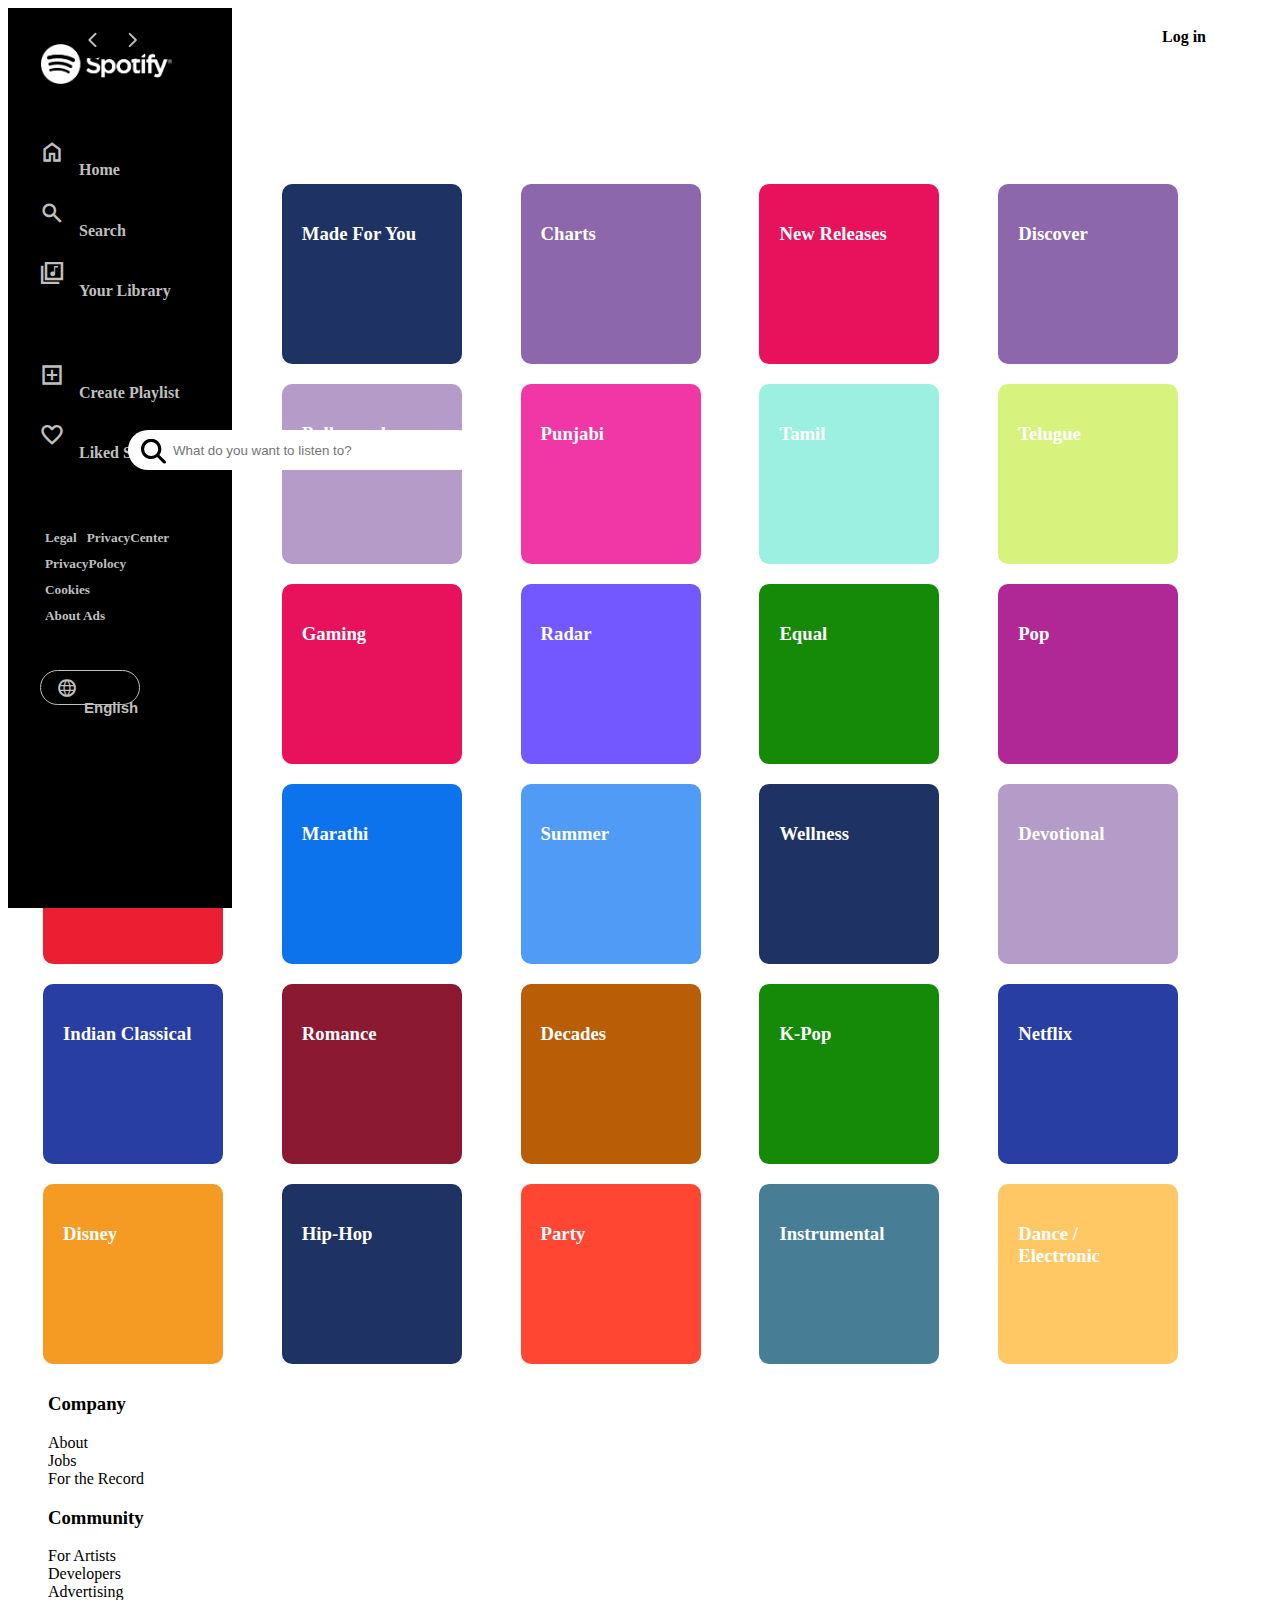
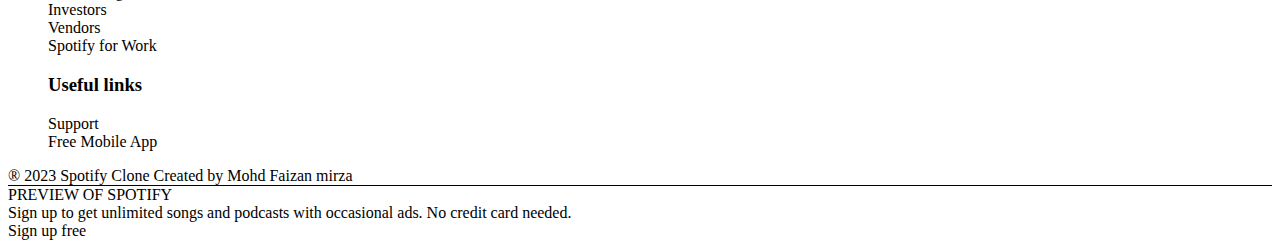
==== Search.html @ e559fb09 "Add files via upload" ====
<!DOCTYPE html>
<html lang="en">
<head><script type="text/javascript" src="/___vscode_livepreview_injected_script"></script><script type="text/javascript" src="/___vscode_livepreview_injected_script"></script><script type="text/javascript" src="/___vscode_livepreview_injected_script"></script><script type="text/javascript" src="/___vscode_livepreview_injected_script"></script>
    <meta charset="UTF-8">
    <meta http-equiv="X-UA-Compatible" content="IE=edge">
    <meta name="viewport" content="width=device-width, initial-scale=1.0, maximum-scale=1.0, user-scalable=0">
    <link rel="icon" href="./Img/Spotify_logo.svg">
    <link rel="preconnect" href="https://fonts.googleapis.com">
    <link rel="preconnect" href="https://fonts.gstatic.com" crossorigin>
    <link href="https://fonts.googleapis.com/css2?family=Poppins:wght@100&family=Roboto&display=swap" rel="stylesheet">

    <link rel="stylesheet" href="https://fonts.googleapis.com/css2?family=Material+Symbols+Sharp:opsz,wght,FILL,GRAD@20..48,100..700,0..1,-50..200" />
    <link rel="stylesheet" href="https://fonts.googleapis.com/css2?family=Material+Symbols+Sharp:opsz,wght,FILL,GRAD@20..48,100..700,0..1,-50..200" />
    <link rel="stylesheet" href="https://fonts.googleapis.com/css2?family=Material+Symbols+Sharp:opsz,wght,FILL,GRAD@20..48,100..700,0..1,-50..200" />
    <link rel="stylesheet" href="https://fonts.googleapis.com/css2?family=Material+Symbols+Rounded:opsz,wght,FILL,GRAD@20..48,100..700,0..1,-50..200" />
    <link rel="stylesheet" href="https://fonts.googleapis.com/css2?family=Material+Symbols+Rounded:opsz,wght,FILL,GRAD@20..48,100..700,0..1,-50..200" />
    <link rel="stylesheet" href="./CSS/style.CSS">
    <link rel="stylesheet" href="./CSS/Menu.css">
    <link rel="stylesheet" href="./CSS/Header.css">
    <link rel="stylesheet" href="./CSS/song.css">
    <link rel="stylesheet" href="./CSS/Search.css">

    <title>Spotify-Clone-Search</title>
</head>
<style>

    </style>
<body>
    <div class="box">
            <!--                        Nav Menu                                -->
            <div class="section menu" id="menu">
                <img class="logo" src="./Img/Spotify.png" title="Spotify" id="logo">
                <ul class="menu-list">
                    <li onclick="Home(this)"><span class="material-symbols-sharp">home</span><h4>Home</h4></li>
                    <li onclick="Search(this)"><span class="material-symbols-sharp">search</span><h4>Search</h4></li>
                    <li onclick="Library(this)"><span class="material-symbols-sharp">library_music</span><h4>Your Library</h4></li>
                </ul>
                <ul class="menu-list">
                    <li><span class="material-symbols-sharp">add_box</span><h4>Create Playlist</h4></li>
                    <li><span class="material-symbols-sharp">favorite</span><h4>Liked Song</h4></li>
                </ul>
                <ul class="menu-list">
                    <li> <h5>Legal </h5> <h5> PrivacyCenter</h5> </li>
                    <li><h5>PrivacyPolocy</h5></li>
                    <li><h5>Cookies</h5></li>
                    <li><h5>About Ads</h5></li>
                </ul>
                <button class="language">
                    <span class="material-symbols-sharp" style="position: relative;font-size: 20px;top: 6px;left: 10px;">
                    language</span><h4>English</h4></button>
            </div>
                <!--                        /Nav Menu                                -->
    
        <div class="section container">
            <!--                        header login menu                       -->
            <div class="header">
                <ul type="none" class="header-icon">
                    <li title="Go back" class="circle"><span class="material-symbols-rounded dark1">navigate_before</span></li>
                    <li title="Go forward" class="circle"><span class="material-symbols-rounded dark2">navigate_next</span></li>
                </ul>
                <form class="Header-search">
                    <img class="search-logo" src="./Img/search.svg"><input type="search" placeholder="What do you want to listen to?">
                </form>
                <ul type="none" class="Header-list">
                    <li>Premium</li>
                    <li>Support</li>
                    <li>Download</li>
                    <li>|</li>
                    <li>Sign up</li>
                    <li><div class="log-in">Log in</div></li>
                </ul>
                <div class="responsive-header">
                    <ul type="none" class="responsive-nav">
                        <li>
                            <img class="responsive-logo" src="./Img/Spotify.png" title="Spotify">
                        </li>
                        <li class="nav-btn" id="open" onclick="hamburgeropen()">
                            <div class="hamburgeropen"></div>
                            <div class="hamburgeropen"></div>
                            <div class="hamburgeropen"></div>
                        </li>
                        <li class="nav-btn" id="close" onclick="hamburgerclose()" style="display: none;">
                            <div class="hamburgerclose"></div>
                          
                            <div class="hamburgerclose"></div>
                        </li>
    
                </ul>
                </div>
            </div>
            <!--                        /header login menu                       -->
            <div class="main">

                <div class="focus-title">
                    <div class="title-heading">
                        <h3>Browse all</h3>
                        
                    </div>
                    <!-- Browse grid-->
                    <div class="Browse-grid">                        
                            

                            <div class="Browse-art">
                                <h3>Podcasts</h3>  
                                <div class="Browse-background"></div>
                            </div>
                            <div class="Browse-art">
                                <h3>Made For You</h3>  
                                <div class="Browse-background"></div>
                            </div>
                            <div class="Browse-art">
                                <h3>Charts</h3>  
                                <div class="Browse-background"></div>
                            </div>
                            <div class="Browse-art">
                                <h3>New Releases</h3>  
                                <div class="Browse-background"></div>
                            </div>
                            <div class="Browse-art">
                                <h3>Discover</h3>  
                                <div class="Browse-background"></div>
                            </div>
                            <div class="Browse-art">
                                <h3>Live Events</h3>  
                                <div class="Browse-background"></div>
                            </div>
                            <div class="Browse-art">
                                <h3>Bollywood</h3>  
                                <div class="Browse-background"></div>
                            </div>
                            <div class="Browse-art">
                                <h3>Punjabi</h3>  
                                <div class="Browse-background"></div>
                            </div>
                            <div class="Browse-art">
                                <h3>Tamil</h3>  
                                <div class="Browse-background"></div>
                            </div>
                            <div class="Browse-art">
                                <h3>Telugue</h3>  
                                <div class="Browse-background"></div>
                            </div>
                            <div class="Browse-art">
                                <h3>Indie</h3>  
                                <div class="Browse-background"></div>
                            </div>
                            <div class="Browse-art">
                                <h3>Gaming</h3>  
                                <div class="Browse-background"></div>
                            </div>
                            <div class="Browse-art">
                                <h3>Radar</h3>  
                                <div class="Browse-background"></div>
                            </div>
                            <div class="Browse-art">
                                <h3>Equal</h3>  
                                <div class="Browse-background"></div>
                            </div>
                            <div class="Browse-art">
                                <h3>Pop</h3>  
                                <div class="Browse-background"></div>
                            </div>
                            <div class="Browse-art">
                                <h3>Fresh Finds</h3>  
                                <div class="Browse-background"></div>
                            </div>
                            <div class="Browse-art">
                                <h3>Marathi</h3>  
                                <div class="Browse-background"></div>
                            </div>
                            <div class="Browse-art">
                                <h3>Summer</h3>  
                                <div class="Browse-background"></div>
                            </div>
                            <div class="Browse-art">
                                <h3>Wellness</h3>  
                                <div class="Browse-background"></div>
                            </div>
                            <div class="Browse-art">
                                <h3>Devotional</h3>  
                                <div class="Browse-background"></div>
                            </div>
                            <div class="Browse-art">
                                <h3>Indian Classical</h3>  
                                <div class="Browse-background"></div>
                            </div>
                            <div class="Browse-art">
                                <h3>Romance</h3>  
                                <div class="Browse-background"></div>
                            </div>
                            <div class="Browse-art">
                                <h3>Decades</h3>  
                                <div class="Browse-background"></div>
                            </div>
                            <div class="Browse-art">
                                <h3>K-Pop</h3>  
                                <div class="Browse-background"></div>
                            </div>
                            <div class="Browse-art">
                                <h3>Netflix</h3>  
                                <div class="Browse-background"></div>
                            </div>
                            <div class="Browse-art">
                                <h3>Disney</h3>  
                                <div class="Browse-background"></div>
                            </div>
                            <div class="Browse-art">
                                <h3>Hip-Hop</h3>  
                                <div class="Browse-background"></div>
                            </div>
                            <div class="Browse-art">
                                <h3>Party</h3>  
                                <div class="Browse-background"></div>
                            </div>
                            <div class="Browse-art">
                                <h3>Instrumental</h3>  
                                <div class="Browse-background"></div>
                            </div>
                            <div class="Browse-art">
                                <h3>Dance /<br>Electronic</h3>  
                                <div class="Browse-background"></div>
                            </div>

                    </div>
                    <!-- /Browse grid-->
                </div>

                 <!--      /Footer  title         -->
                <div class="about-footer">
                    <div class="about-part">
                        <div class="about-footer part">
                            <ul type="none">
                                <li><h3>Company</h3></li>
                                <li>About</li>
                                <li>Jobs</li>
                                <li>For the Record</li>
                            </ul>
                        </div>
                        <div class="about-footer part">
                            <ul type="none">
                                <li><h3>Community</h3></li>
                                <li>For Artists</li>
                                <li>Developers</li>
                                <li>Advertising</li>
                                <li>Investors</li>
                                <li>Vendors</li>
                                <li>Spotify for Work</li>
                            </ul>
                        </div>
                        <div class="about-footer part">
                            <ul type="none">
                                <li><h3>Useful links</h3></li>
                                <li>Support</li>
                                <li>Free Mobile App</li>
                            </ul>
                        </div>
                    </div>
                    <div class="about-part">    
                        <div class="about-footer part">
                            
                        </div>
                    </div>

                </div>
                <div class="creator">
                    &reg 2023 Spotify Clone Created by Mohd Faizan mirza
                </div>
                 <!--      /Footer  title         -->

            </div> 
        </div>
        <div class="footer-fixed" style="border-top:1px solid black">
            <div class="ads">PREVIEW OF SPOTIFY <br>Sign up to get unlimited songs and podcasts with occasional ads. No credit card needed.</div>
            <div class="signupfree">
                <div class="btn-signup">Sign up free</div>
            </div>
            </div>
    </div>
    <script src="./JS/Hamburger.js"></script>
    <script src="./JS/Hyperlink.js"></script>
</body>
</html>
---- CSS/Menu.css ----
.menu{
    color:#bfbfbf;
    width: 15%;
    height: 100%;
    background: black;
    position: fixed;
    padding: 0px 0 0 2.5%;
}

.logo{
    padding: 4vh 0;
    height: 40px;/*6.2vh;*/
}
.material-symbols-sharp {
  font-variation-settings:
  'FILL' 0,
  'wght' 700,
  'GRAD' 0,
  'opsz' 48;
  padding: 0 15px 15px 0;
}

.menu-list{
    padding:0 0 25px 0;
}
.menu-list li{
    display: flex;
    text-decoration: none;
    cursor: pointer;
}
.menu-list li > h5{
    margin: 5px 5px;
}
.menu-list li:nth-child(1):hover> h4{
    color: white;
    font-size: 17px;
}
.menu-list li:nth-child(2):hover> h4{
    color: white;
    font-size: 17px;
}
.menu-list li:nth-child(3):hover> h4{
    color: white;
    font-size: 17px;
}
.menu-list li:nth-child(1):hover>.material-symbols-sharp{
    font-variation-settings:
    'FILL' 1,
    'wght' 700,
    'GRAD' -25,
    'opsz' 48;
    padding: 0 15px 15px 0;
    color: white;
}
.menu-list li:nth-child(2):hover>.material-symbols-sharp {
    font-variation-settings:
    'FILL' 0,
    'wght' 700,
    'GRAD' 0,
    'opsz' 48;
    padding: 0 15px 15px 0;
    color: white;
  }
.menu-list li:nth-child(3):hover>.material-symbols-sharp {
    font-variation-settings:
    'FILL' 1,
    'wght' 700,
    'GRAD' 0,
    'opsz' 48;
    padding: 0 15px 15px 0;
    color: white;
  }

  .language{
    color:#bfbfbf;
    border: 1px solid #bfbfbf;
    border-radius: 20px;
    height:35px;
    font-size: 10px;
    width: 100px;
    background: transparent;
    display: flex;
    cursor: pointer; 
 }
  .language h4{
    padding: 7px  2px;
    font-size: 15px;
  }

.language:hover{
    border: 2px solid white;
} 
.language:hover>h4{
        color:white;
        padding: 6px 0px;
        font-size: 15px; 
}
.language:hover>.material-symbols-sharp:nth-child(6){
 top:5px;
}
@media only screen and (max-width: 1050px) {
.logo{
    height: 40px;
}
}
@media screen and (max-width: 1000px){
    .menu{
        display:none;
    }

}
---- CSS/Header.css ----
.header{
    color: #bfbfbf;
    display: flex;
    z-index: 1;
    justify-content:space-between;
    text-transform: none;
}

.header>ul{
    display: flex;
    text-decoration: none;
    position: relative;
    cursor: pointer;
    margin: 0 25px;
}

.Header-list li{
    color: rgba(255, 255, 255, 0.80);
    font-weight: 800;
    margin: 22px 10px;
}
.Header-list li:hover{
    color: white;
    font-size: 16.5px;
}
.circle{
    height: 35x;
    width: 30px;
    background: black;
    border-radius:15px;
    cursor: pointer;
    margin: 16px 5px;
}
.dark1{
    font-size: 30px;
    font-weight: 200;
    margin: 1px 0px;
}
.dark2{
    font-size: 30px;
    font-weight: 200;
    margin: 1px 0px;
}

.log-in{
    position: relative;
    width: 80px;
    height: 20px;
    margin: -15px 0;
    padding: 13px;
    text-align: center;
    color: black;
    background: white;
    border: none;
    border-radius: 26px;
}
.log-in:hover{
   scale: 1.05;
}

.responsive-header{
    position:absolute;
    width:100%;
    display: none;
}
.responsive-header .responsive-nav{
    position: absolute;
    width: 100%;
    display: flex;
    justify-content: space-between;
}

.responsive-nav>li{
    margin: 12px  20px;
    cursor: pointer;
}
.responsive-nav li .responsive-logo{
    height: 40px;
}
#open{
    position: absolute;
    right: 0;
}
#close{
    position: absolute;
    right: 0;
}
.responsive-nav li .hamburgeropen{
    content: "";
    height: 5px;
    width: 30px;
    border-radius: 5px;
    margin: 5px 0;
    background: white;
}
.responsive-nav li .hamburgerclose{
    content: "";
    height: 5px;
    width: 30px;
    border-radius: 5px;
    margin: 5px 0;
    background: white;
}
.responsive-nav li .hamburgerclose:nth-child(1){
    content: "";
    height: 5px;
    width: 30px;
    border-radius: 5px;
    margin: 15px -30px;
    position: absolute;
    background: white;
    transform: rotate(45deg);
}
.responsive-nav li .hamburgerclose:nth-child(2){
    content: "";
    height: 5px;
    width: 30px;
    border-radius: 5px;
    margin: 15px -30px;
    position: absolute;
    background: white;
    transform: rotate(135deg);
}


@media screen and (max-width: 1000px){
    .header>ul{
        display: none;
    }
    .responsive-header{
        display:flex;
    }
}
---- CSS/song.css ----
.title-heading{
    display: flex;
    margin: 20px 35px;
    justify-content: space-between;
}
.title-heading>h3{
    color: white;
    font-weight: 900;
    cursor: default;
}
.title-heading>h5{
    margin: 5px 0;
    color: #bfbfbf;
    cursor: pointer;
}


.song-grid{
    display: grid;
    grid-area:auto;
    grid-template-columns: auto auto auto auto auto;
    background-color: transparent;
    margin: 5px 35px;
}
.song-box{
    background:linear-gradient(180deg,#0f0f0f,#1d1d1d) ;
    height: 250px;
    width:160px;
    border-radius: 5px;
    padding: 15px;
    color: white;
}
/* song box hover     */
.song-box:hover{
    transition: 0.5s;
    background:#333333;
    cursor: pointer;
}
.song-art{
    background:#333333;
    width:160px;
    height: 160px;
    border-radius: 5px;
}
/*                          Focus                          */
.focus-title .song-box:nth-child(1)>.song-art{
    background: url("https://i.scdn.co/image/ab67706f00000002ca5a7517156021292e5663a6");
    background-position: center;
    background-size: contain;
}
.focus-title .song-box:nth-child(2)>.song-art{
    background: url("https://i.scdn.co/image/ab67706f000000025551996f500ba876bda73fa5");
    background-position: center;
    background-size: contain;
}
.focus-title .song-box:nth-child(3)>.song-art{
    background: url("https://i.scdn.co/image/ab67706f00000002fe24d7084be472288cd6ee6c");
    background-position: center;
    background-size: contain;
}
.focus-title .song-box:nth-child(4)>.song-art{
    background: url("https://i.scdn.co/image/ab67706f00000002724554ed6bed6f051d9b0bfc");
    background-position: center;
    background-size: contain;
}
.focus-title .song-box:nth-child(5)>.song-art{
    background: url("https://i.scdn.co/image/ab67706f00000002e435ce0a86a8b9dc24527618");
    background-position: center;
    background-size: contain;
}
/*                          /Focus                          */
/*                  Spotify playlist                        */
.spotify-playlists .song-box:nth-child(1)>.song-art{
    background: url("https://i.scdn.co/image/ab67706f000000021d051b0d3dcb712c312eb94b");
    background-position: center;
    background-size: contain;
}
.spotify-playlists .song-box:nth-child(2)>.song-art{
    background: url("https://i.scdn.co/image/ab67706f00000002ff53eb23edd09b8920761042");
    background-position: center;
    background-size: contain;
}
.spotify-playlists .song-box:nth-child(3)>.song-art{
    background: url("https://i.scdn.co/image/ab67706f00000002b0fe40a6e1692822f5a9d8f1");
    background-position: center;
    background-size: contain;
}
.spotify-playlists .song-box:nth-child(4)>.song-art{
    background: url("https://i.scdn.co/image/ab67706f0000000278b4745cb9ce8ffe32daaf7e");
    background-position: center;
    background-size: contain;
}
.spotify-playlists .song-box:nth-child(5)>.song-art{
    background: url("https://i.scdn.co/image/ab67706f0000000208ca740941aa65b5e205c361");
    background-position: center;
    background-size: contain;
}
/*                      /Spotify playlist                   */


/*                  Sound of india                      */
.sound-of-india .song-box:nth-child(1)>.song-art{
    background: url("https://i.scdn.co/image/ab67706c0000da8436ea3a15c04a4b0821958ceb");
    background-position: center;
    background-size: contain;
}
.sound-of-india .song-box:nth-child(2)>.song-art{
    background: url("https://i.scdn.co/image/ab67706c0000da84ca51e0b1b2526295415ea0f7");
    background-position: center;
    background-size: contain;
}
.sound-of-india .song-box:nth-child(3)>.song-art{
    background: url("https://i.scdn.co/image/ab67706c0000da84fdad3548d41af616a7e8d64c");
    background-position: center;
    background-size: contain;
}
.sound-of-india .song-box:nth-child(4)>.song-art{
    background: url("https://i.scdn.co/image/ab67706c0000da84d8f01d1da427744c3c74172d");
    background-position: center;
    background-size: contain;
}
.sound-of-india .song-box:nth-child(5)>.song-art{
    background: url("https://i.scdn.co/image/ab67706c0000da8487c680fc5e5805eaef5d4dd2");
    background-position: center;
    background-size: contain;
}
/*                      /sound of india                  */

.song-box .song-art>.play-pause{
    opacity: 0;
    background: #1ed760;
    height: 50px;
    width: 50px;
    border-radius: 25px;
    position: relative;
    top: 80%;
    left: 65%;
    transition: 0.4s;
}
.material-symbols-rounded {
    font-variation-settings:
    'FILL' 1,
    'wght' 400,
    'GRAD' 0,
    'opsz' 48;
  }
  #play{
    color: black;
    position: relative;
    font-size: 35px;
    top:50%;
    left: 50%;
    transform: translate(-50%,-50%);
  }
.song-box:hover>.song-art .play-pause{
    position: relative;
    opacity: 1;
    top: 65%;
    left: 65%;

}
.song-art:hover>.play-pause:hover{
    scale:1.05;
}


.song-name{
    
    font-weight: bolder;
    margin: 18px 0 5px;
}

.song-detail{
    color: #bfbfbf;
}






/*=============================================================*/

@media only screen and (max-width: 1250px) {
.song-grid{
            grid-template-columns: auto auto auto auto;
            justify-content: space-around;
        
        }
.song-box{
            margin: 2.5px 0;
        }
}
@media only screen and (max-width: 1050px) {
    .song-grid{
                grid-template-columns: auto auto auto;
                justify-content: space-around;
            }
    .song-box{
                margin: 2.5px 0;
            }
}
@media only screen and (max-width: 800px) {
        .song-grid{
                    grid-template-columns: auto auto;
                    justify-content: space-around;
                }
        .song-box{
                    margin: 2.5px 0;
                }
}
@media only screen and (max-width: 600px) {
    .song-grid{
                grid-template-columns: auto;
                justify-content: center;
            }
    .song-box{
                margin: 2.5px 0;
            }
}
---- CSS/Search.css ----
.Header-search{
    position:absolute;
    display: flex;
    padding: 0 0 0 0px;
    top: 50%;
    left: 10%;
    transform: translate(0%,-50%);
}
.search-logo{
    position: absolute;
    top: 50%;
    left: 5%;
    transform: translate(-20%,-45%);
    height: 25px;
}
input{
    height: 40px;
    width: 350px;
    border: none;
    padding: 0 45px;
    border-radius: 20px;
}

.Browse-grid{
    display: grid;
    grid-area: auto;
    grid-template-columns: auto auto auto auto auto;
    background-color: transparent;
    margin: 5px 35px;
}

.Browse-art{
    padding: 20px;
    color: white;
    height: 140px;
    width: 140px;
    margin: 10px 0;
    border-radius: 10px;
    background: grey;
    overflow: hidden;
}
.Browse-background{
    height: 100px;
    width: 100px;
    bottom: -45px;
    left: 75px;
    transform: rotate(30deg);
}
.Browse-art:nth-child(1){
    background: #27856a;
}
.Browse-art:nth-child(1)>.Browse-background{
    background: url("https://i.scdn.co/image/567158eb895ad26718a814345af0fc43ee785ec5");
    background-size: contain;
    position: relative;
}
.Browse-art:nth-child(2){
    background: #1e3264;
}
.Browse-art:nth-child(2)>.Browse-background{
    background: url("https://t.scdn.co/images/ea364e99656e46a096ea1df50f581efe");
    background-size: contain;
    position: relative;
}

.Browse-art:nth-child(3){
    background: #8d67ab;
}
.Browse-art:nth-child(3)>.Browse-background{
    background: url("https://charts-images.scdn.co/assets/locale_en/regional/weekly/region_global_default.jpg");
    background-size: contain;
    position: relative;
}

.Browse-art:nth-child(4){
    background: #e8115b;
}
.Browse-art:nth-child(4)>.Browse-background{
    background: url("https://i.scdn.co/image/ab67706f000000027ea4d505212b9de1f72c5112");
    background-size: contain;
    position: relative;
}

.Browse-art:nth-child(5){
    background: #8d67ab;
}
.Browse-art:nth-child(5)>.Browse-background{
    background: url("https://t.scdn.co/images/d0fb2ab104dc4846bdc56d72b0b0d785.jpeg");
    background-size: contain;
    position: relative;
}

.Browse-art:nth-child(6){
    background: #7358ff;
}
.Browse-art:nth-child(6)>.Browse-background{
    background: url("https://concerts.spotifycdn.com/images/live-events_category-image.jpg");
    background-size: contain;
    position: relative;
}

.Browse-art:nth-child(7){
    background: #b49bc8;
}
.Browse-art:nth-child(7)>.Browse-background{
    background: url("https://t.scdn.co/images/8a0fabf4d537486e9b5a4623c921f77e.jpeg");
    background-size: contain;
    position: relative;
}

.Browse-art:nth-child(8){
    background: #f037a5;
}
.Browse-art:nth-child(8)>.Browse-background{
    background: url("https://t.scdn.co/images/11e89d14d7844b7eb3d26619cb662a9b.jpeg");
    background-size: contain;
    position: relative;
}

.Browse-art:nth-child(9){
    background: #9cf0e1;
}
.Browse-art:nth-child(9)>.Browse-background{
    background: url("https://t.scdn.co/images/2117dadfdd254825b3fbc52e3652ed56.jpeg");
    background-size: contain;
    position: relative;
}

.Browse-art:nth-child(10){
    background: #d7f27d;
}
.Browse-art:nth-child(10)>.Browse-background{
    background: url("https://t.scdn.co/images/96b5132876eb4e818723555ce365cd87.jpeg");
    background-size: contain;
    position: relative;
}

.Browse-art:nth-child(11){
    background: #8d67ab;
}
.Browse-art:nth-child(11)>.Browse-background{
    background: url("https://t.scdn.co/images/fe06caf056474bc58862591cd60b57fc.jpeg");
    background-size: contain;
    position: relative;
}

.Browse-art:nth-child(12){
    background: #e8115b;
}
.Browse-art:nth-child(12)>.Browse-background{
    background: url("https://i.scdn.co/image/ab67706f0000000221a2087747d946f16704b8af");
    background-size: contain;
    position: relative;
}
.Browse-art:nth-child(13){
    background: #7358ff;
}
.Browse-art:nth-child(13)>.Browse-background{
    background: url("https://t.scdn.co/images/c6677aa51acf4121b66b9d1f231bd427.png");
    background-size: contain;
    position: relative;
}
.Browse-art:nth-child(14){
    background: #148a08;
}
.Browse-art:nth-child(14)>.Browse-background{
    background: url("https://i.scdn.co/image/ab67706f0000000284a1ec26f589f0d569805a07");
    background-size: contain;
    position: relative;
}
.Browse-art:nth-child(15){
    background: #af2896;
}
.Browse-art:nth-child(15)>.Browse-background{
    background: url("https://t.scdn.co/media/derived/pop-274x274_447148649685019f5e2a03a39e78ba52_0_0_274_274.jpg");
    background-size: contain;
    position: relative;
}
.Browse-art:nth-child(16){
    background: #eb1e32;
}
.Browse-art:nth-child(16)>.Browse-background{
    background: url("https://t.scdn.co/images/16e40e64d2a74fa8a0a020d456e6541d.jpeg");
    background-size: contain;
    position: relative;
}
.Browse-art:nth-child(17){
    background: #0d73ec;
}
.Browse-art:nth-child(17)>.Browse-background{
    background: url("https://t.scdn.co/images/713254a577a64338a450481329f0d83f.jpeg");
    background-size: contain;
    position: relative;
}
.Browse-art:nth-child(18){
    background: #509bf5;
}
.Browse-art:nth-child(18)>.Browse-background{
    background: url("https://t.scdn.co/images/8e508d7eb5b843a89c368c9507ecc429.jpeg");
    background-size: contain;
    position: relative;
}
.Browse-art:nth-child(19){
    background: #1e3264;
}
.Browse-art:nth-child(19)>.Browse-background{
    background: url("https://t.scdn.co/images/3710b68657574bc79df14bd74629e5ac");
    background-size: contain;
    position: relative;
}
.Browse-art:nth-child(20){
    background: #b49bc8;
}
.Browse-art:nth-child(20)>.Browse-background{
    background: url("https://t.scdn.co/images/a1817e719adc4716b8f7a8ccecf64d9b");
    background-size: contain;
    position: relative;
}

.Browse-art:nth-child(21){
    background: #283ea3;
}
.Browse-art:nth-child(21)>.Browse-background{
    background: url("https://t.scdn.co/images/0dcbe54ffb604b37b1ae96223f2524be");
    background-size: contain;
    position: relative;
}

.Browse-art:nth-child(22){
    background: #8c1932;
}
.Browse-art:nth-child(22)>.Browse-background{
    background: url("https://i.scdn.co/image/ab67706f0000000213601d4833623a4d6b328e38");
    background-size: contain;
    position: relative;
}

.Browse-art:nth-child(23){
    background: #ba5d07;
}
.Browse-art:nth-child(23)>.Browse-background{
    background: url("https://t.scdn.co/images/4c8b58ab42b54296ad5379514d36edac");
    background-size: contain;
    position: relative;
}

.Browse-art:nth-child(24){
    background: #148a08;
}
.Browse-art:nth-child(24)>.Browse-background{
    background: url("https://i.scdn.co/image/ab67706f00000002978b9f4a4f40b430fd0d837e");
    background-size: contain;
    position: relative;
}

.Browse-art:nth-child(25){
    background: #283ea3;
}
.Browse-art:nth-child(25)>.Browse-background{
    background: url("https://t.scdn.co/images/1a416fb97f5647858c7f09c9cb6e7301");
    background-size: contain;
    position: relative;
}

.Browse-art:nth-child(26){
    background: #f59b23;
}
.Browse-art:nth-child(26)>.Browse-background{
    background: url("https://t.scdn.co/images/27922fb7882e4d078c59b29cef4111b9");
    background-size: contain;
    position: relative;
}

.Browse-art:nth-child(27){
    background: #1e3264;
}
.Browse-art:nth-child(27)>.Browse-background{
    background: url("https://t.scdn.co/media/original/hip-274_0a661854d61e29eace5fe63f73495e68_274x274.jpg");
    background-size: contain;
    position: relative;
}

.Browse-art:nth-child(28){
    background: #ff4632;
}
.Browse-art:nth-child(28)>.Browse-background{
    background: url("https://t.scdn.co/images/fada056dcfd54cd28faf80d62b7059c6.jpeg");
    background-size: contain;
    position: relative;
}

.Browse-art:nth-child(29){
    background: #477d95;
}
.Browse-art:nth-child(29)>.Browse-background{
    background: url("https://i.scdn.co/image/ab67706f000000028ed1a5002b96c2ea882541b2");
    background-size: contain;
    position: relative;
}

.Browse-art:nth-child(30){
    background: #ffc864;
}
.Browse-art:nth-child(30)>.Browse-background{
    background: url("https://t.scdn.co/media/derived/edm-274x274_0ef612604200a9c14995432994455a6d_0_0_274_274.jpg");
    background-size: contain;
    position: relative;
}



@media only screen and (max-width: 1250px) {
    .Browse-grid{
                grid-template-columns: auto auto auto auto;
                justify-content: space-around;
            
            }
    }
    @media only screen and (max-width: 1050px) {
        .Browse-grid{
                    grid-template-columns: auto auto auto;
                    justify-content: space-around;
                }
    }
  @media only screen and (max-width: 1050px) {
          .Header-search{display:none
      }
    }
    @media only screen and (max-width: 800px) {
            .Browse-grid{
                        grid-template-columns: auto auto;
                        justify-content: space-around;
                    }
    }
    @media only screen and (max-width: 600px) {
        .Browse-grid{
                    grid-template-columns: auto;
                    justify-content: center;
                }
            }
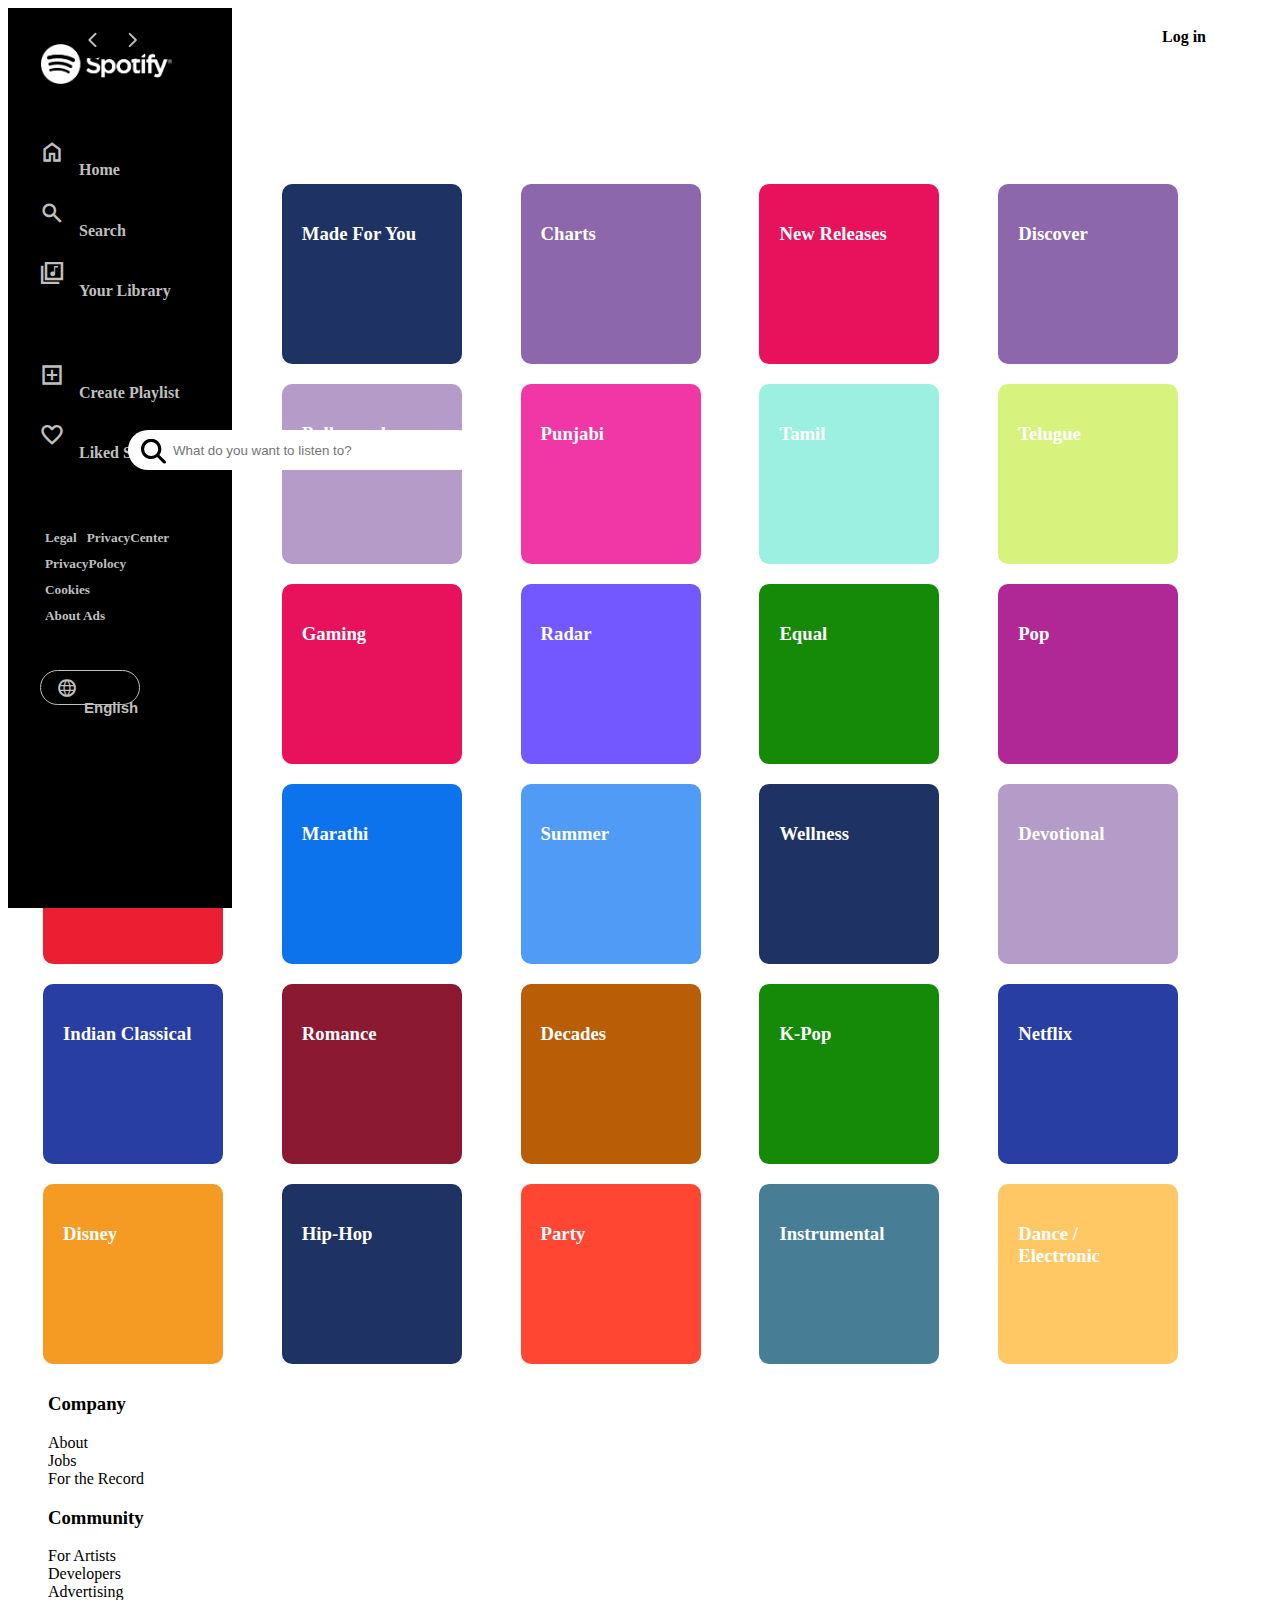
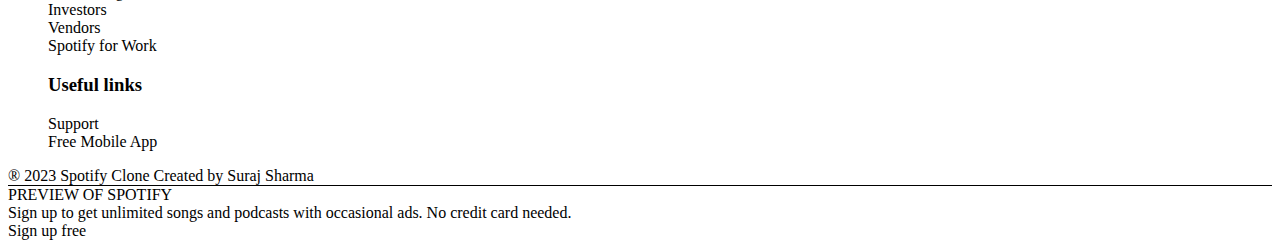
==== commit 7a913f3c: "Update Search.html" ====
--- a/Search.html
+++ b/Search.html
@@ -263,7 +263,7 @@
 
                 </div>
                 <div class="creator">
-                    &reg 2023 Spotify Clone Created by Mohd Faizan mirza
+                    &reg 2023 Spotify Clone Created by Suraj Sharma
                 </div>
                  <!--      /Footer  title         -->
 
